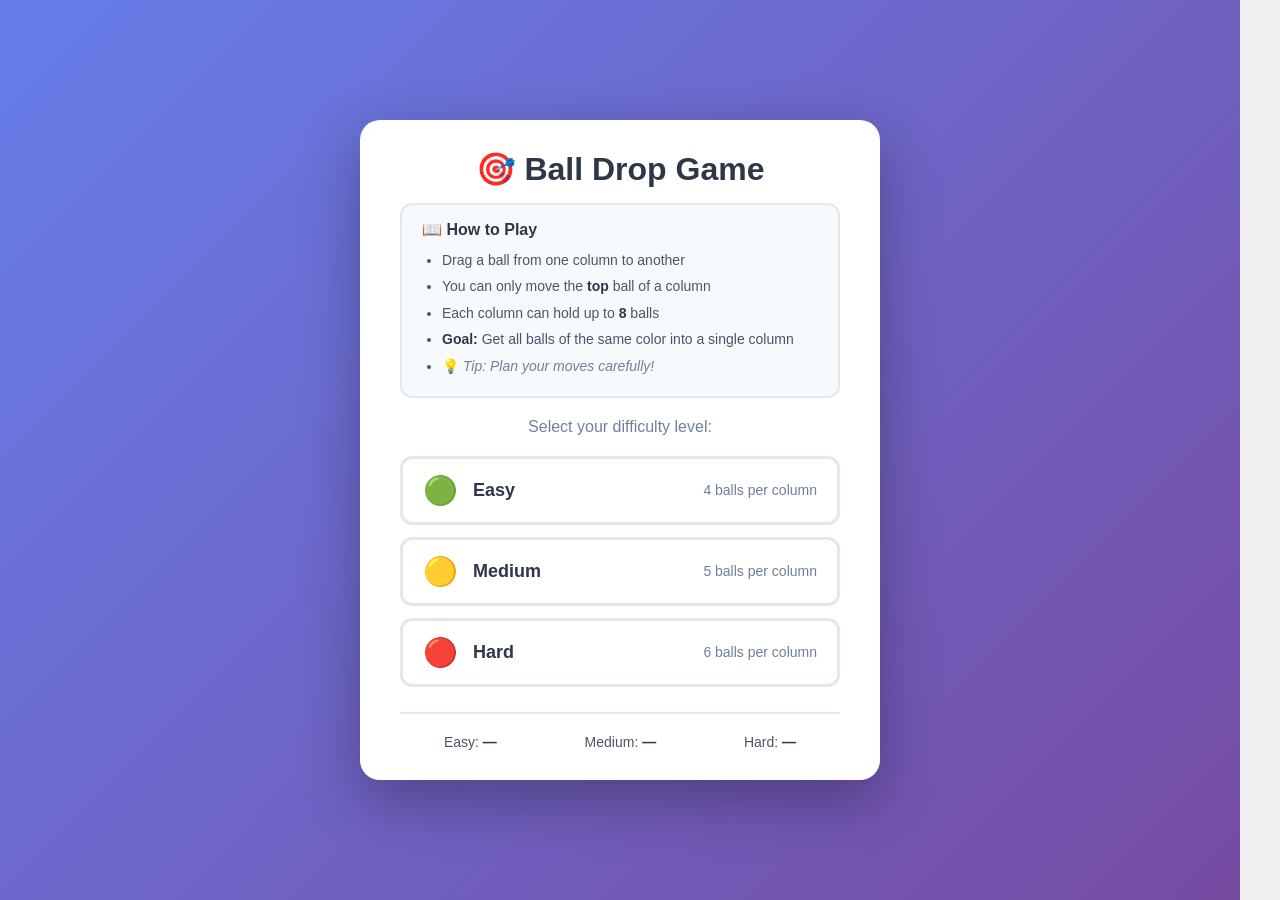
==== index.html @ 19f5ba71 "Add initial HTML structure for Ball Drop Game" ====
<!DOCTYPE html>
<html lang="en">
<head>
    <meta charset="UTF-8" />
    <meta name="viewport" content="width=device-width, initial-scale=1.0" />
    <title>Ball Drop Game</title>
    <link rel="stylesheet" href="styles.css" />
    <script src="main.js" defer></script>
</head>
<body>
    <!-- Difficulty Selection Screen -->
    <div id="difficulty-screen">
        <div id="difficulty-box">
            <h1>🎯 Ball Drop Game</h1>
            
            <!-- Instructions -->
            <div id="instructions">
                <h3>📖 How to Play</h3>
                <ul>
                    <li>Drag a ball from one column to another</li>
                    <li>You can only move the <strong>top</strong> ball of a column</li>
                    <li>Each column can hold up to <strong>8</strong> balls</li>
                    <li><strong>Goal:</strong> Get all balls of the same color into a single column</li>
                    <li>💡 <em>Tip: Plan your moves carefully!</em></li>
                </ul>
            </div>
            
            <p>Select your difficulty level:</p>
            <div id="difficulty-buttons">
                <button class="difficulty-btn easy" data-level="easy">
                    <span class="difficulty-icon">🟢</span>
                    <span class="difficulty-name">Easy</span>
                    <span class="difficulty-desc">4 balls per column</span>
                </button>
                <button class="difficulty-btn medium" data-level="medium">
                    <span class="difficulty-icon">🟡</span>
                    <span class="difficulty-name">Medium</span>
                    <span class="difficulty-desc">5 balls per column</span>
                </button>
                <button class="difficulty-btn hard" data-level="hard">
                    <span class="difficulty-icon">🔴</span>
                    <span class="difficulty-name">Hard</span>
                    <span class="difficulty-desc">6 balls per column</span>
                </button>
            </div>
            <div id="best-times">
                <div class="best-time-item">Easy: <span id="bestTimeEasy">—</span></div>
                <div class="best-time-item">Medium: <span id="bestTimeMedium">—</span></div>
                <div class="best-time-item">Hard: <span id="bestTimeHard">—</span></div>
            </div>
        </div>
    </div>

    <!-- Game Screen -->
    <div id="game-screen">
        <div id="game-container" style="display:none;">
            <div id="game-header">
                <div id="header-left">
                    <button id="backToMenuBtn">← Menu</button>
                    <span id="difficulty-label">Hard</span>
                </div>
                <div id="header-right">
                    <span id="progress-label">Progress: 0/6</span>
                </div>
            </div>
            <canvas id="gameCanvas" width="210" height="280"></canvas>
            <div id="controls">
                <div id="info">
                    <div>Moves: <span id="movesDisplay">0</span></div>
                    <div>Time: <span id="timeDisplay">0.0</span>s</div>
                    <div>Best: <span id="bestTimeDisplay">—</span></div>
                </div>
                <button id="newGameBtn">New Game</button>
            </div>
        </div>

        <!-- Progress Messages Sidebar -->
        <div id="progress-sidebar" style="display:none;">
            <div id="progress-messages">
                <h3>🎯 Progress Updates</h3>
                <div id="messages-container"></div>
            </div>
        </div>
    </div>

    <!-- Win Message Overlay -->
    <div id="message-overlay">
        <div id="message-box">
            <h2>🎉 Congratulations!</h2>
            <p id="winMessage"></p>
            <p id="bestTimeMessage"></p>
            <div class="btn-group">
                <button class="play-again" id="winPlayAgain">Play Again</button>
                <button class="close-btn" id="winClose">Close</button>
            </div>
        </div>
    </div>
</body>
</html>
---- styles.css ----
* {
    box-sizing: border-box;
    user-select: none;
}

body {
    display: flex;
    justify-content: center;
    align-items: center;
    min-height: 100vh;
    margin: 0;
    background: #f0f0f0;
    font-family: Arial, sans-serif;
}

/* ===== DIFFICULTY SELECTION SCREEN ===== */
#difficulty-screen {
    display: flex;
    justify-content: center;
    align-items: center;
    min-height: 100vh;
    width: 100%;
    background: linear-gradient(135deg, #667eea 0%, #764ba2 100%);
    padding: 20px;
}

#difficulty-box {
    background: white;
    border-radius: 20px;
    padding: 30px 40px;
    max-width: 520px;
    width: 100%;
    text-align: center;
    box-shadow: 0 20px 60px rgba(0,0,0,0.3);
    animation: popIn 0.5s ease;
    max-height: 95vh;
    overflow-y: auto;
}

#difficulty-box h1 {
    margin: 0 0 15px 0;
    color: #2d3748;
    font-size: 32px;
}

/* ===== INSTRUCTIONS ===== */
#instructions {
    background: #f7fafc;
    border-radius: 12px;
    padding: 15px 20px;
    margin-bottom: 20px;
    text-align: left;
    border: 2px solid #e2e8f0;
}

#instructions h3 {
    margin: 0 0 10px 0;
    color: #2d3748;
    font-size: 16px;
}

#instructions ul {
    margin: 0;
    padding-left: 20px;
    color: #4a5568;
    font-size: 14px;
    line-height: 1.6;
}

#instructions ul li {
    margin-bottom: 4px;
}

#instructions ul li strong {
    color: #2d3748;
}

#instructions ul li em {
    color: #718096;
}

#difficulty-box p {
    color: #718096;
    margin: 15px 0 20px 0;
    font-size: 16px;
}

#difficulty-buttons {
    display: flex;
    flex-direction: column;
    gap: 12px;
    margin-bottom: 25px;
}

.difficulty-btn {
    display: flex;
    align-items: center;
    padding: 15px 20px;
    border: 3px solid #e2e8f0;
    border-radius: 12px;
    background: white;
    cursor: pointer;
    transition: all 0.3s ease;
    gap: 15px;
    width: 100%;
}

.difficulty-btn:hover {
    transform: translateX(5px);
    border-color: #4a6fa5;
    box-shadow: 0 4px 12px rgba(74, 111, 165, 0.2);
}

.difficulty-btn .difficulty-icon {
    font-size: 28px;
}

.difficulty-btn .difficulty-name {
    font-weight: bold;
    font-size: 18px;
    color: #2d3748;
}

.difficulty-btn .difficulty-desc {
    font-size: 14px;
    color: #718096;
    margin-left: auto;
}

.difficulty-btn.easy:hover {
    border-color: #48bb78;
    background: #f0fff4;
}

.difficulty-btn.medium:hover {
    border-color: #ecc94b;
    background: #fffff0;
}

.difficulty-btn.hard:hover {
    border-color: #fc8181;
    background: #fff5f5;
}

#best-times {
    display: flex;
    justify-content: space-around;
    padding-top: 20px;
    border-top: 2px solid #e2e8f0;
}

.best-time-item {
    font-size: 14px;
    color: #4a5568;
}

.best-time-item span {
    font-weight: bold;
    color: #2d3748;
}

/* ===== GAME SCREEN ===== */
#game-screen {
    display: flex;
    gap: 30px;
    align-items: flex-start;
    justify-content: center;
    padding: 20px;
    min-height: 100vh;
}

#game-container {
    background: #fff;
    border-radius: 12px;
    padding: 20px;
    box-shadow: 0 8px 30px rgba(0,0,0,0.15);
    display: inline-block;
}

#game-header {
    display: flex;
    justify-content: space-between;
    align-items: center;
    margin-bottom: 12px;
    padding: 0 4px;
    width: 100%;
}

#header-left {
    display: flex;
    align-items: center;
    gap: 10px;
}

#header-right {
    display: flex;
    align-items: center;
    gap: 10px;
}

#game-header button {
    padding: 6px 14px;
    border: none;
    border-radius: 6px;
    background: #718096;
    color: white;
    font-weight: bold;
    cursor: pointer;
    font-size: 13px;
    transition: background 0.2s;
}

#game-header button:hover {
    background: #4a5568;
}

#difficulty-label {
    font-weight: bold;
    font-size: 14px;
    color: #4a6fa5;
    padding: 4px 12px;
    background: #ebf4ff;
    border-radius: 20px;
}

#progress-label {
    font-weight: bold;
    font-size: 14px;
    color: #2d7d46;
    padding: 4px 12px;
    background: #f0fff4;
    border-radius: 20px;
    transition: all 0.3s ease;
}

canvas {
    border-radius: 8px;
    border: 2px solid #333;
    cursor: default;
    display: block;
    background: #ffffff;
    touch-action: none;
}

canvas.dragging {
    cursor: grabbing !important;
}

canvas.ball-hover {
    cursor: grab !important;
}

#controls {
    display: flex;
    justify-content: space-between;
    align-items: center;
    margin-top: 12px;
    gap: 10px;
    flex-wrap: wrap;
}

#controls button {
    padding: 8px 16px;
    border: none;
    border-radius: 6px;
    background: #4a6fa5;
    color: white;
    font-weight: bold;
    cursor: pointer;
    font-size: 14px;
    transition: background 0.2s;
}

#controls button:hover {
    background: #3a5a8a;
}

#info {
    display: flex;
    gap: 20px;
    font-size: 14px;
    color: #333;
    flex-wrap: wrap;
}

#info span {
    font-weight: bold;
    color: #4a6fa5;
}

/* ===== PROGRESS SIDEBAR ===== */
#progress-sidebar {
    background: white;
    border-radius: 12px;
    padding: 20px;
    box-shadow: 0 8px 30px rgba(0,0,0,0.15);
    min-width: 250px;
    max-width: 300px;
    max-height: 400px;
    overflow-y: auto;
    position: sticky;
    top: 20px;
}

#progress-sidebar h3 {
    margin: 0 0 15px 0;
    color: #2d3748;
    font-size: 18px;
    text-align: center;
    border-bottom: 2px solid #e2e8f0;
    padding-bottom: 10px;
}

#messages-container {
    display: flex;
    flex-direction: column;
    gap: 10px;
}

.progress-message-item {
    padding: 10px 12px;
    border-radius: 8px;
    background: #f7fafc;
    border-left: 4px solid #4a6fa5;
    animation: slideIn 0.3s ease;
    font-size: 14px;
    line-height: 1.4;
    color: #2d3748;
}

.progress-message-item .message-icon {
    margin-right: 6px;
}

.progress-message-item .message-time {
    font-size: 11px;
    color: #a0aec0;
    margin-top: 4px;
    display: block;
}

@keyframes slideIn {
    0% {
        opacity: 0;
        transform: translateX(-20px);
    }
    100% {
        opacity: 1;
        transform: translateX(0);
    }
}

/* ===== WIN MESSAGE OVERLAY ===== */
#message-overlay {
    position: fixed;
    top: 0;
    left: 0;
    width: 100%;
    height: 100%;
    background: rgba(0,0,0,0.5);
    display: none;
    justify-content: center;
    align-items: flex-start;
    padding-top: 15vh;
    z-index: 100;
}

#message-box {
    background: white;
    border-radius: 16px;
    padding: 30px 40px;
    max-width: 420px;
    text-align: center;
    box-shadow: 0 12px 40px rgba(0,0,0,0.3);
    animation: popIn 0.3s ease;
    margin: 0 20px;
}

@keyframes popIn {
    0% {
        transform: scale(0.8) translateY(-20px);
        opacity: 0;
    }
    100% {
        transform: scale(1) translateY(0);
        opacity: 1;
    }
}

#message-box h2 {
    margin: 0 0 10px 0;
    color: #2d7d46;
}

#message-box p {
    margin: 8px 0;
    color: #444;
    font-size: 16px;
}

#message-box #bestTimeMessage {
    font-size: 14px;
    color: #666;
}

#message-box .btn-group {
    display: flex;
    gap: 12px;
    justify-content: center;
    margin-top: 18px;
}

#message-box .btn-group button {
    padding: 10px 24px;
    border: none;
    border-radius: 8px;
    font-weight: bold;
    cursor: pointer;
    font-size: 15px;
}

#message-box .btn-group .play-again {
    background: #4a6fa5;
    color: white;
}

#message-box .btn-group .play-again:hover {
    background: #3a5a8a;
}

#message-box .btn-group .close-btn {
    background: #e74c3c;
    color: white;
}

#message-box .btn-group .close-btn:hover {
    background: #c0392b;
}

/* ===== RESPONSIVE ===== */
@media (max-width: 768px) {
    #game-screen {
        flex-direction: column;
        align-items: center;
        gap: 20px;
    }
    
    #progress-sidebar {
        min-width: unset;
        max-width: 100%;
        width: 100%;
        position: static;
        max-height: 200px;
    }
}

@media (max-width: 500px) {
    #difficulty-box {
        padding: 20px;
    }
    
    #difficulty-box h1 {
        font-size: 26px;
    }
    
    .difficulty-btn {
        padding: 12px 15px;
    }
    
    .difficulty-btn .difficulty-desc {
        font-size: 12px;
    }
    
    #game-container {
        padding: 12px;
    }
    
    #game-header {
        flex-wrap: wrap;
        gap: 8px;
        justify-content: center;
    }
    
    #controls {
        flex-direction: column;
        align-items: stretch;
    }
    
    #info {
        justify-content: center;
    }
    
    #message-box {
        padding: 20px;
        margin: 0 15px;
    }
    
    #best-times {
        flex-direction: column;
        gap: 8px;
    }
}
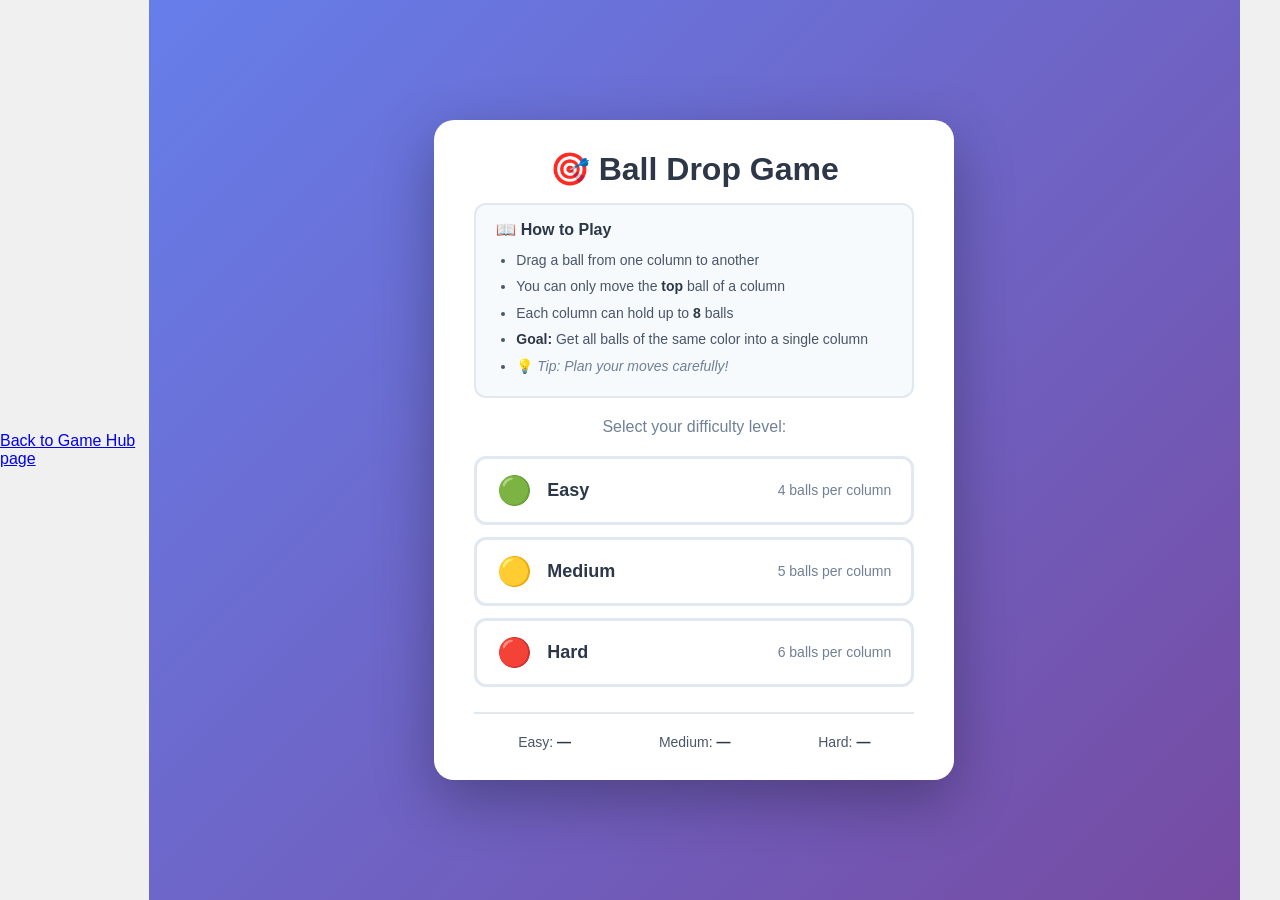
==== commit 56400bd0: "Update index.html" ====
--- a/index.html
+++ b/index.html
@@ -8,6 +8,7 @@
     <script src="main.js" defer></script>
 </head>
 <body>
+    <a href="https://behroozmoniri.github.io/TowerOfHanoi/Home/" >Back to Game Hub page</a>
     <!-- Difficulty Selection Screen -->
     <div id="difficulty-screen">
         <div id="difficulty-box">
--- a/styles.css
+++ b/styles.css
@@ -233,13 +233,16 @@
     transition: all 0.3s ease;
 }
 
+/* ===== CANVAS - UPDATED ===== */
 canvas {
     border-radius: 8px;
-    border: 2px solid #333;
+    border: none;  /* CHANGED: removed border */
     cursor: default;
     display: block;
     background: #ffffff;
     touch-action: none;
+    /* ADDED: subtle inner shadow */
+    box-shadow: inset 0 0 10px rgba(0,0,0,0.05);
 }
 
 canvas.dragging {
@@ -437,6 +440,27 @@
     background: #c0392b;
 }
 
+/* ===== TOUCH-FRIENDLY IMPROVEMENTS - ADD THIS SECTION ===== */
+@media (pointer: coarse) {
+    /* Larger touch targets on mobile */
+    #controls button {
+        padding: 12px 20px;
+        font-size: 16px;
+        min-height: 44px;
+        min-width: 44px;
+    }
+    
+    #game-header button {
+        padding: 10px 18px;
+        font-size: 15px;
+        min-height: 44px;
+    }
+    
+    canvas {
+        touch-action: none;
+    }
+}
+
 /* ===== RESPONSIVE ===== */
 @media (max-width: 768px) {
     #game-screen {
@@ -499,4 +523,4 @@
         flex-direction: column;
         gap: 8px;
     }
-}+}
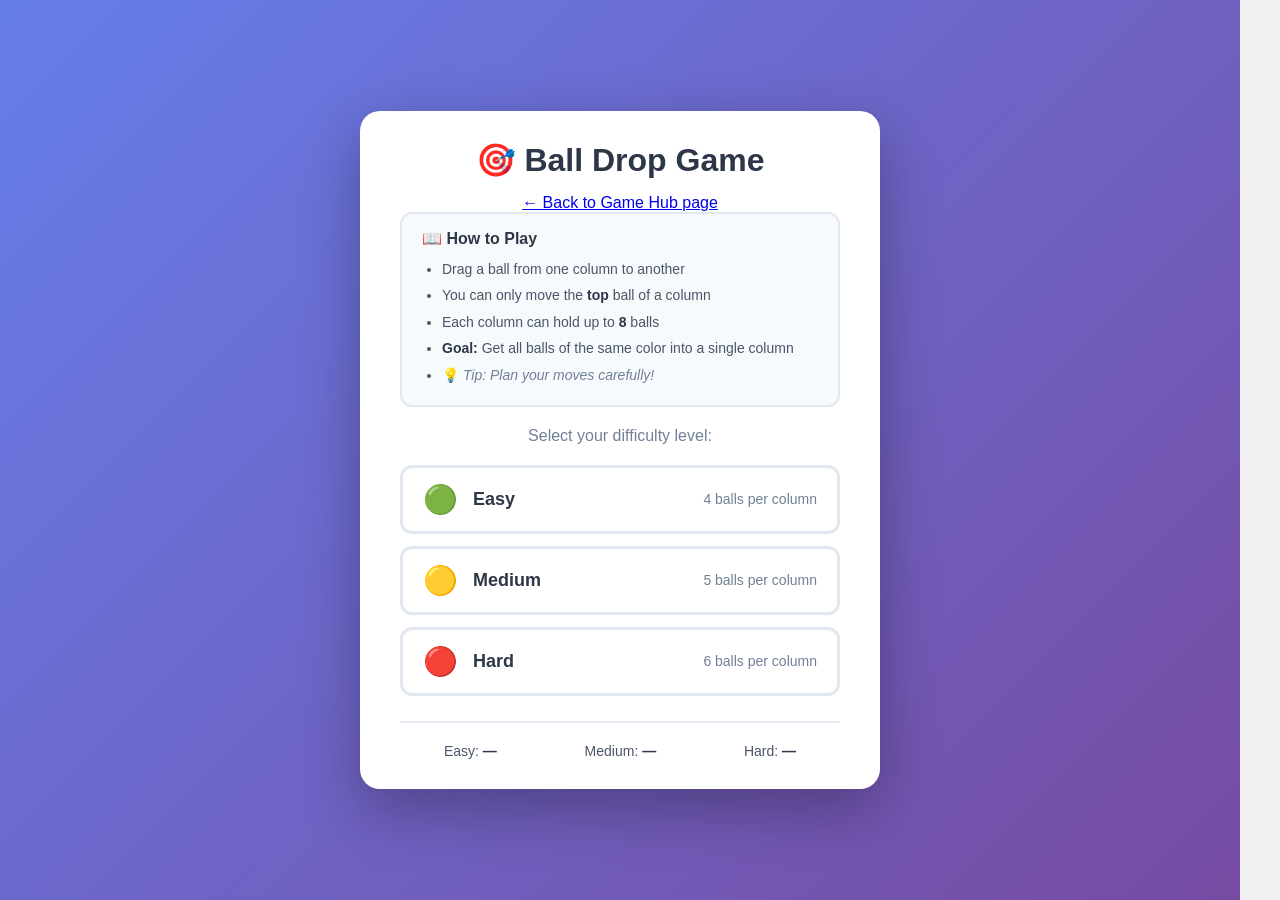
==== commit 9fca7f59: "Update index.html" ====
--- a/index.html
+++ b/index.html
@@ -8,12 +8,12 @@
     <script src="main.js" defer></script>
 </head>
 <body>
-    <a href="https://behroozmoniri.github.io/TowerOfHanoi/Home/" >Back to Game Hub page</a>
+    
     <!-- Difficulty Selection Screen -->
     <div id="difficulty-screen">
         <div id="difficulty-box">
             <h1>🎯 Ball Drop Game</h1>
-            
+            <a class="hub-link" href="https://behroozmoniri.github.io/TowerOfHanoi/Home/" >← Back to Game Hub page</a>
             <!-- Instructions -->
             <div id="instructions">
                 <h3>📖 How to Play</h3>
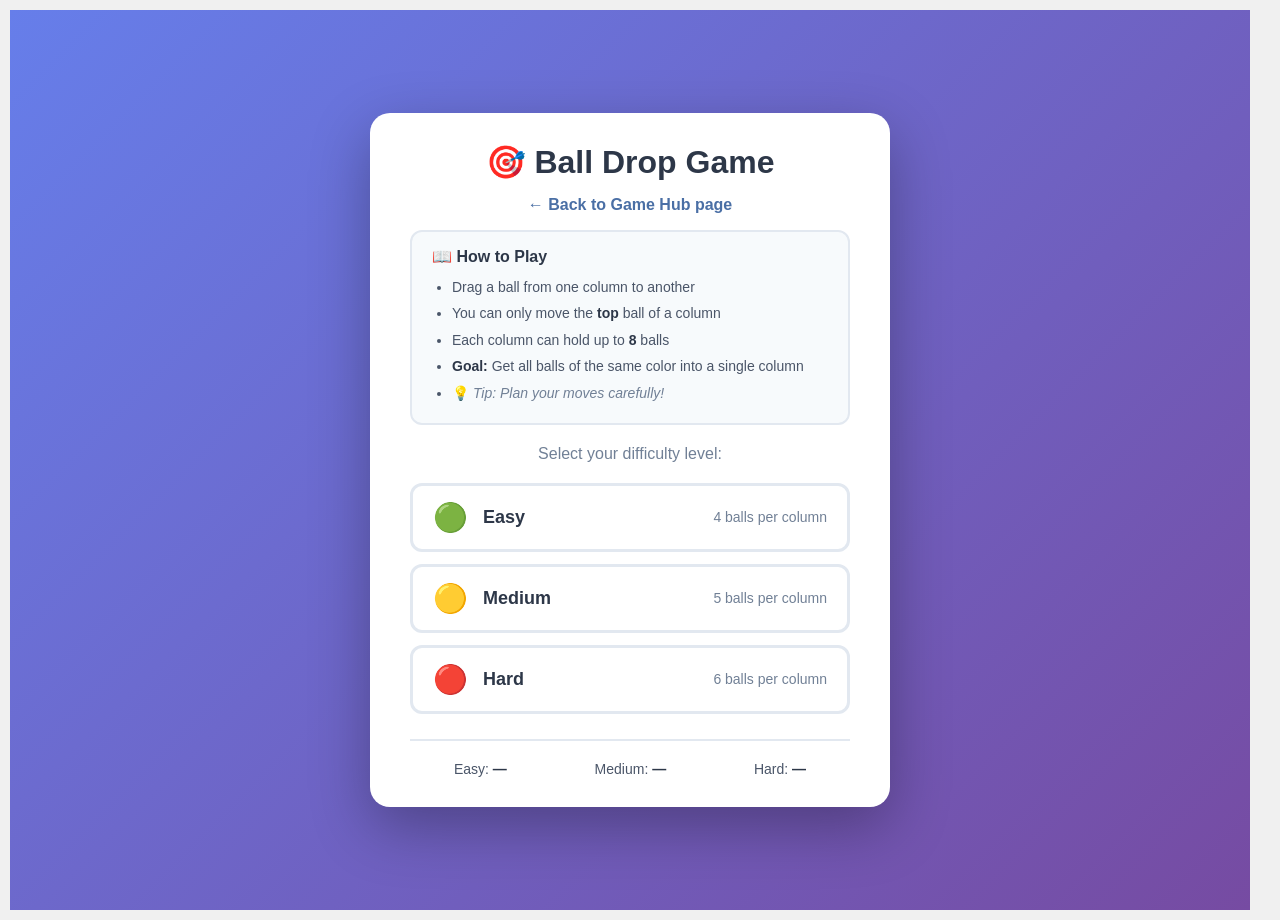
==== commit 08330608: "Add styles for layout and responsiveness Added CSS styles to improve layout and responsiveness." ====
--- a/index.html
+++ b/index.html
@@ -6,6 +6,11 @@
     <title>Ball Drop Game</title>
     <link rel="stylesheet" href="styles.css" />
     <script src="main.js" defer></script>
+    <style>
+    html, body { overflow-x: hidden; width: 100%; margin: 0; }
+    #game-screen { padding: 10px; max-width: 100vw; overflow-x: hidden; }
+    canvas { max-width: 100% !important; height: auto !important; }
+</style>
 </head>
 <body>
     
--- a/styles.css
+++ b/styles.css
@@ -3,16 +3,33 @@
     user-select: none;
 }
 
+/* Prevent horizontal scroll */
+html, body {
+    max-width: 100%;
+    overflow-x: hidden;
+    margin: 0;
+    padding: 0;
+}
+
 body {
     display: flex;
     justify-content: center;
     align-items: center;
     min-height: 100vh;
     margin: 0;
+    padding: 10px;
     background: #f0f0f0;
     font-family: Arial, sans-serif;
 }
 
+.hub-link {
+    display: inline-block;
+    color: #4a6fa5;
+    font-weight: bold;
+    text-decoration: none;
+    margin-bottom: 16px;
+}
+
 /* ===== DIFFICULTY SELECTION SCREEN ===== */
 #difficulty-screen {
     display: flex;
@@ -20,6 +37,7 @@
     align-items: center;
     min-height: 100vh;
     width: 100%;
+    max-width: 100%;
     background: linear-gradient(135deg, #667eea 0%, #764ba2 100%);
     padding: 20px;
 }
@@ -167,6 +185,8 @@
     justify-content: center;
     padding: 20px;
     min-height: 100vh;
+    max-width: 100%;
+    overflow-x: hidden;
 }
 
 #game-container {
@@ -233,15 +253,14 @@
     transition: all 0.3s ease;
 }
 
-/* ===== CANVAS - UPDATED ===== */
+/* ===== CANVAS ===== */
 canvas {
     border-radius: 8px;
-    border: none;  /* CHANGED: removed border */
+    border: none;
     cursor: default;
     display: block;
     background: #ffffff;
     touch-action: none;
-    /* ADDED: subtle inner shadow */
     box-shadow: inset 0 0 10px rgba(0,0,0,0.05);
 }
 
@@ -440,7 +459,113 @@
     background: #c0392b;
 }
 
-/* ===== TOUCH-FRIENDLY IMPROVEMENTS - ADD THIS SECTION ===== */
+/* ===== RESPONSIVE - FIXED FOR MOBILE ===== */
+@media (max-width: 768px) {
+    #game-screen {
+        flex-direction: column;
+        align-items: center;
+        gap: 20px;
+        padding: 10px;
+    }
+    
+    #progress-sidebar {
+        min-width: unset;
+        max-width: 100%;
+        width: 100%;
+        position: static;
+        max-height: 200px;
+    }
+    
+    #game-container {
+        width: 100%;
+        max-width: 600px;
+    }
+    
+    canvas {
+        width: 100% !important;
+        height: auto !important;
+        max-width: 600px;
+    }
+}
+
+@media (max-width: 600px) {
+    #game-container {
+        padding: 10px;
+        width: 100%;
+        max-width: 100%;
+    }
+    
+    canvas {
+        width: 100% !important;
+        height: auto !important;
+        max-width: 100%;
+    }
+    
+    #progress-sidebar {
+        margin: 0 5px;
+        width: calc(100% - 10px);
+    }
+}
+
+@media (max-width: 500px) {
+    #difficulty-box {
+        padding: 20px;
+        margin: 10px;
+    }
+    
+    #difficulty-box h1 {
+        font-size: 26px;
+    }
+    
+    .difficulty-btn {
+        padding: 12px 15px;
+    }
+    
+    .difficulty-btn .difficulty-desc {
+        font-size: 12px;
+    }
+    
+    #game-container {
+        padding: 10px;
+        width: 100%;
+    }
+    
+    #game-header {
+        flex-wrap: wrap;
+        gap: 8px;
+        justify-content: center;
+    }
+    
+    #controls {
+        flex-direction: column;
+        align-items: stretch;
+    }
+    
+    #info {
+        justify-content: center;
+    }
+    
+    #message-box {
+        padding: 20px;
+        margin: 0 15px;
+    }
+    
+    #best-times {
+        flex-direction: column;
+        gap: 8px;
+    }
+    
+    body {
+        padding: 5px;
+    }
+    
+    #game-screen {
+        padding: 5px;
+        width: 100%;
+    }
+}
+
+/* ===== TOUCH-FRIENDLY IMPROVEMENTS ===== */
 @media (pointer: coarse) {
     /* Larger touch targets on mobile */
     #controls button {
@@ -460,67 +585,3 @@
         touch-action: none;
     }
 }
-
-/* ===== RESPONSIVE ===== */
-@media (max-width: 768px) {
-    #game-screen {
-        flex-direction: column;
-        align-items: center;
-        gap: 20px;
-    }
-    
-    #progress-sidebar {
-        min-width: unset;
-        max-width: 100%;
-        width: 100%;
-        position: static;
-        max-height: 200px;
-    }
-}
-
-@media (max-width: 500px) {
-    #difficulty-box {
-        padding: 20px;
-    }
-    
-    #difficulty-box h1 {
-        font-size: 26px;
-    }
-    
-    .difficulty-btn {
-        padding: 12px 15px;
-    }
-    
-    .difficulty-btn .difficulty-desc {
-        font-size: 12px;
-    }
-    
-    #game-container {
-        padding: 12px;
-    }
-    
-    #game-header {
-        flex-wrap: wrap;
-        gap: 8px;
-        justify-content: center;
-    }
-    
-    #controls {
-        flex-direction: column;
-        align-items: stretch;
-    }
-    
-    #info {
-        justify-content: center;
-    }
-    
-    #message-box {
-        padding: 20px;
-        margin: 0 15px;
-    }
-    
-    #best-times {
-        flex-direction: column;
-        gap: 8px;
-    }
-}
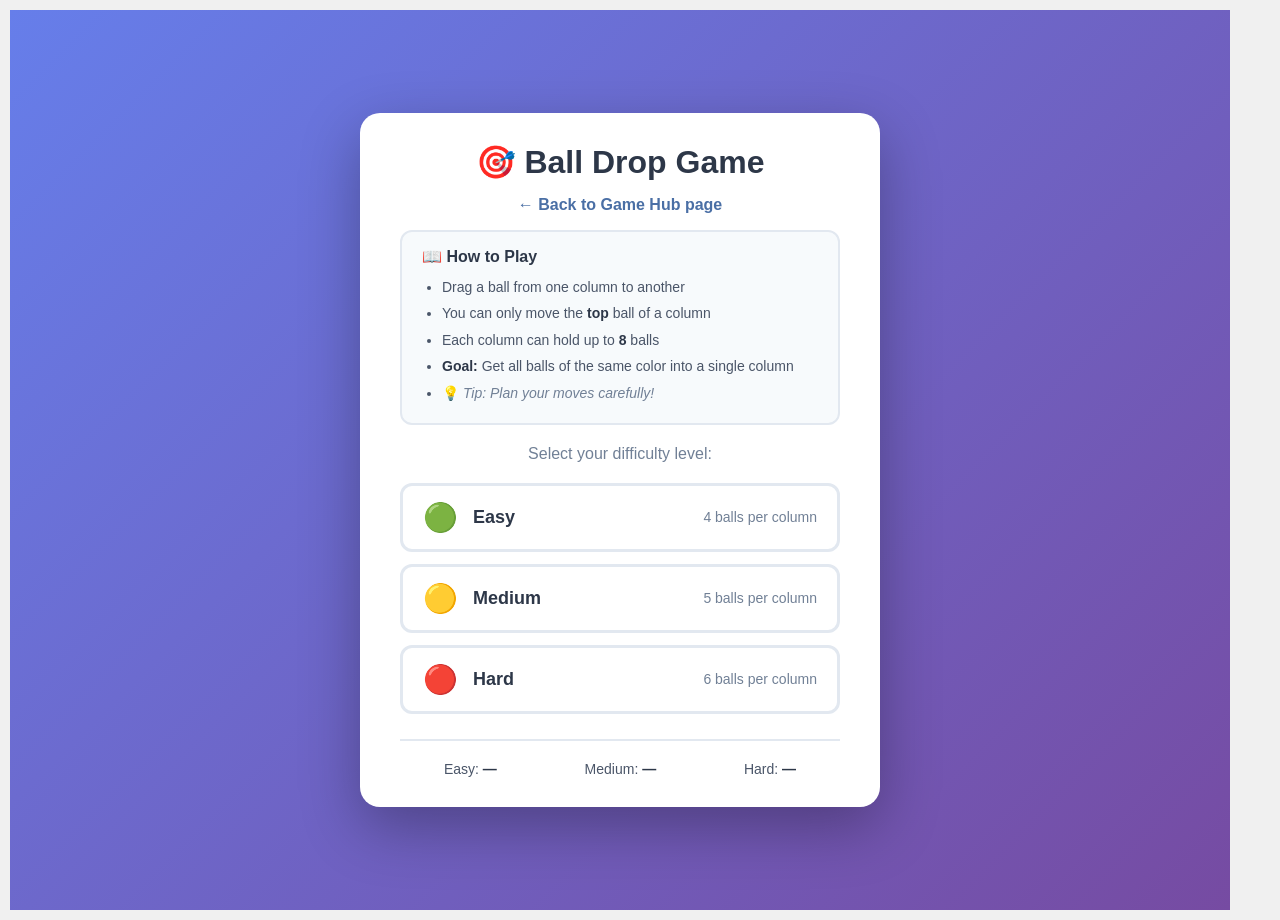
==== commit d5a5c0e8: "Remove inline styles from index.html Removed inline styles for better separation of concerns." ====
--- a/index.html
+++ b/index.html
@@ -6,11 +6,7 @@
     <title>Ball Drop Game</title>
     <link rel="stylesheet" href="styles.css" />
     <script src="main.js" defer></script>
-    <style>
-    html, body { overflow-x: hidden; width: 100%; margin: 0; }
-    #game-screen { padding: 10px; max-width: 100vw; overflow-x: hidden; }
-    canvas { max-width: 100% !important; height: auto !important; }
-</style>
+ 
 </head>
 <body>
     
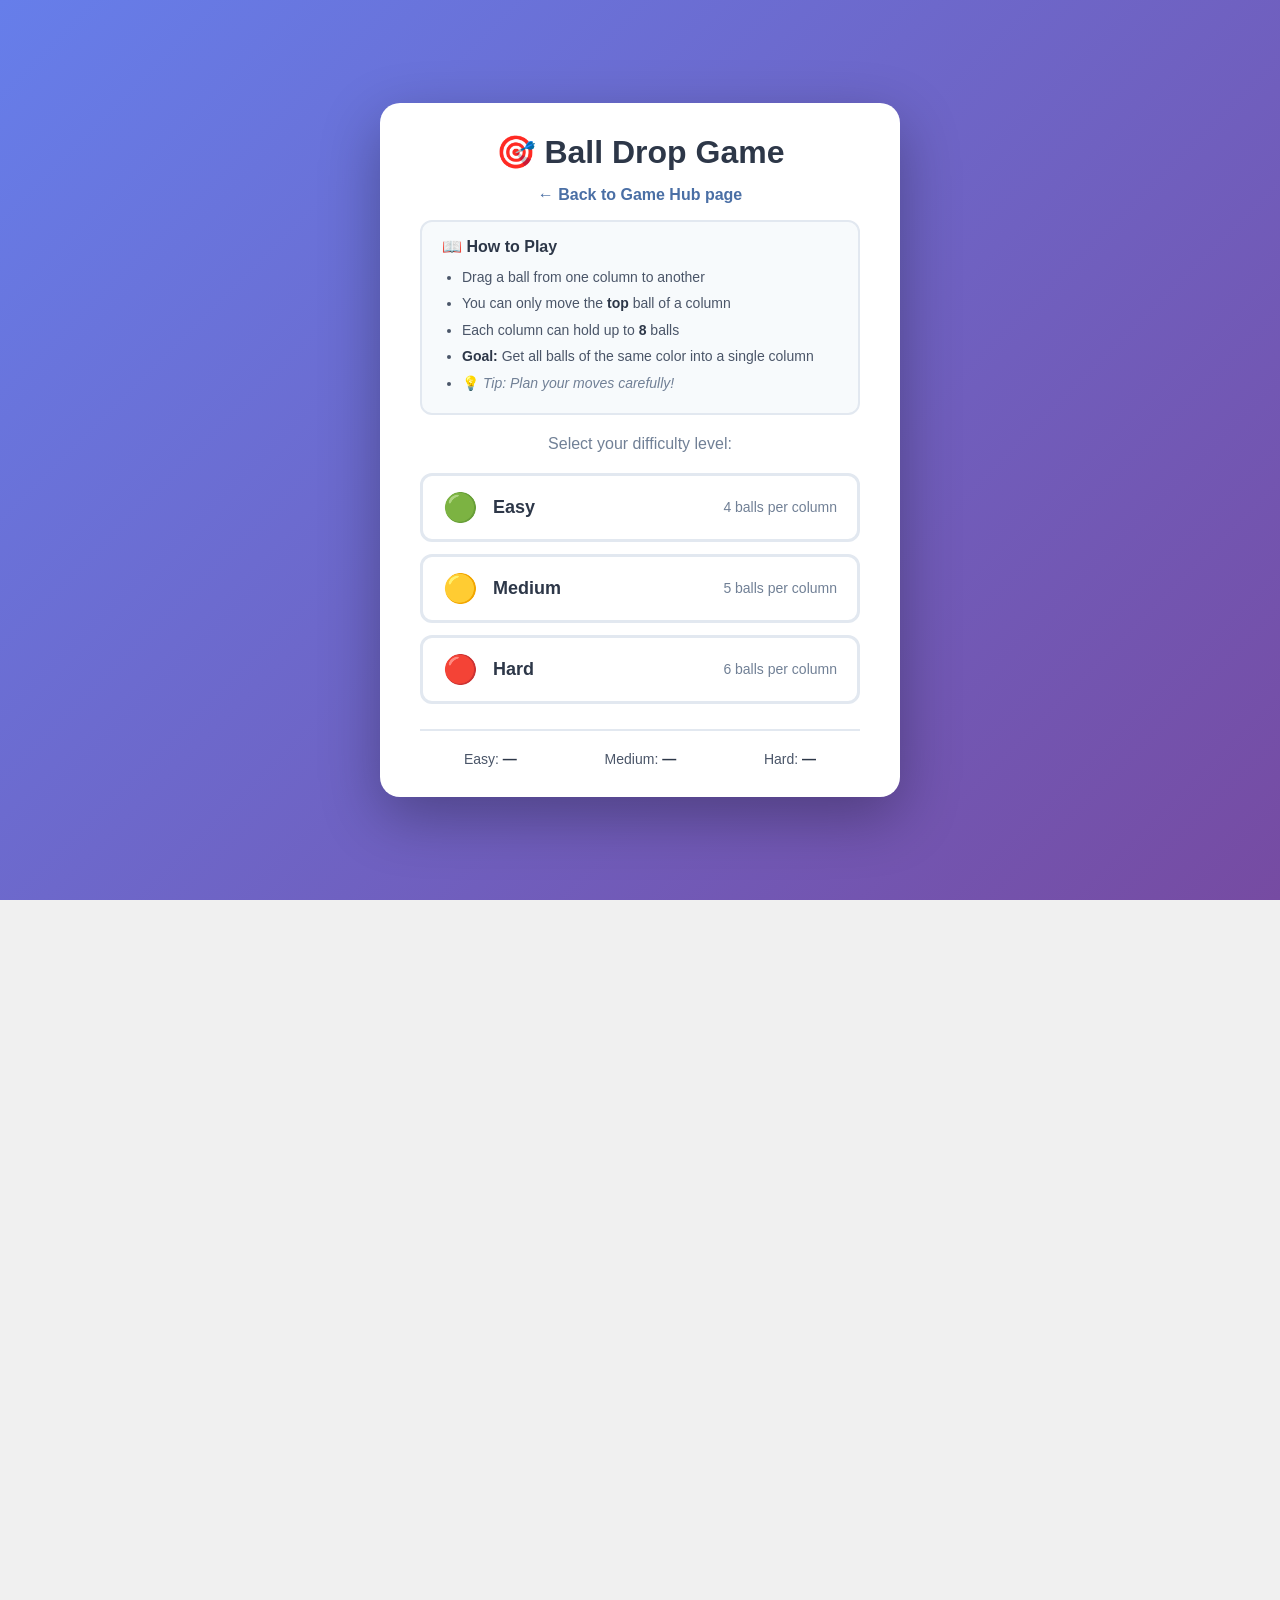
==== commit cf7557e4: "Add favicon and manifest links to index.html Added links for apple touch icon, favicons, and web man" ====
--- a/index.html
+++ b/index.html
@@ -5,6 +5,10 @@
     <meta name="viewport" content="width=device-width, initial-scale=1.0" />
     <title>Ball Drop Game</title>
     <link rel="stylesheet" href="styles.css" />
+    <link rel="apple-touch-icon" sizes="180x180" href="/your-repo/favicon_io/apple-touch-icon.png">
+<link rel="icon" type="image/png" sizes="32x32" href="/your-repo/favicon_io/favicon-32x32.png">
+<link rel="icon" type="image/png" sizes="16x16" href="/your-repo/favicon_io/favicon-16x16.png">
+<link rel="manifest" href="favicon_io/site.webmanifest">
     <script src="main.js" defer></script>
  
 </head>
--- a/styles.css
+++ b/styles.css
@@ -1,45 +1,50 @@
 * {
     box-sizing: border-box;
     user-select: none;
-}
-
-/* Prevent horizontal scroll */
-html, body {
-    max-width: 100%;
-    overflow-x: hidden;
     margin: 0;
     padding: 0;
 }
 
-body {
+html, body {
+    width: 100%;
+    min-height: 100vh;
+    margin: 0;
+    padding: 0;
+    background: #f0f0f0;
+    font-family: Arial, sans-serif;
+    overflow-x: hidden;
+}
+
+/* Hide scrollbar but keep scrolling functionality */
+::-webkit-scrollbar {
+    width: 0px;
+    background: transparent;
+}
+
+* {
+    scrollbar-width: none;
+    -ms-overflow-style: none;
+}
+
+.hub-link {
+    display: inline-block;
+    color: #4a6fa5;
+    font-weight: bold;
+    text-decoration: none;
+    margin-bottom: 16px;
+}
+
+/* ===== DIFFICULTY SELECTION SCREEN ===== */
+#difficulty-screen {
     display: flex;
     justify-content: center;
     align-items: center;
     min-height: 100vh;
-    margin: 0;
-    padding: 10px;
-    background: #f0f0f0;
-    font-family: Arial, sans-serif;
-}
-
-.hub-link {
-    display: inline-block;
-    color: #4a6fa5;
-    font-weight: bold;
-    text-decoration: none;
-    margin-bottom: 16px;
-}
-
-/* ===== DIFFICULTY SELECTION SCREEN ===== */
-#difficulty-screen {
-    display: flex;
-    justify-content: center;
-    align-items: center;
-    min-height: 100vh;
     width: 100%;
     max-width: 100%;
     background: linear-gradient(135deg, #667eea 0%, #764ba2 100%);
     padding: 20px;
+    overflow-x: hidden;
 }
 
 #difficulty-box {
@@ -51,8 +56,17 @@
     text-align: center;
     box-shadow: 0 20px 60px rgba(0,0,0,0.3);
     animation: popIn 0.5s ease;
-    max-height: 95vh;
+    max-height: 90vh;
     overflow-y: auto;
+}
+
+/* Hide scrollbar inside difficulty box */
+#difficulty-box::-webkit-scrollbar {
+    display: none;
+}
+#difficulty-box {
+    scrollbar-width: none;
+    -ms-overflow-style: none;
 }
 
 #difficulty-box h1 {
@@ -185,8 +199,10 @@
     justify-content: center;
     padding: 20px;
     min-height: 100vh;
+    width: 100%;
     max-width: 100%;
     overflow-x: hidden;
+    background: #f0f0f0;
 }
 
 #game-container {
@@ -195,6 +211,8 @@
     padding: 20px;
     box-shadow: 0 8px 30px rgba(0,0,0,0.15);
     display: inline-block;
+    max-width: 100%;
+    margin: 0 auto;
 }
 
 #game-header {
@@ -262,6 +280,9 @@
     background: #ffffff;
     touch-action: none;
     box-shadow: inset 0 0 10px rgba(0,0,0,0.05);
+    width: 210px;
+    height: 280px;
+    margin: 0 auto;
 }
 
 canvas.dragging {
@@ -322,6 +343,16 @@
     overflow-y: auto;
     position: sticky;
     top: 20px;
+    flex-shrink: 0;
+}
+
+/* Hide scrollbar inside sidebar */
+#progress-sidebar::-webkit-scrollbar {
+    display: none;
+}
+#progress-sidebar {
+    scrollbar-width: none;
+    -ms-overflow-style: none;
 }
 
 #progress-sidebar h3 {
@@ -459,13 +490,15 @@
     background: #c0392b;
 }
 
-/* ===== RESPONSIVE - FIXED FOR MOBILE ===== */
+/* ===== RESPONSIVE - FIXED ===== */
 @media (max-width: 768px) {
     #game-screen {
         flex-direction: column;
         align-items: center;
+        justify-content: flex-start;
         gap: 20px;
         padding: 10px;
+        min-height: 100vh;
     }
     
     #progress-sidebar {
@@ -478,32 +511,15 @@
     
     #game-container {
         width: 100%;
-        max-width: 600px;
-    }
-    
-    canvas {
-        width: 100% !important;
-        height: auto !important;
-        max-width: 600px;
-    }
-}
-
-@media (max-width: 600px) {
-    #game-container {
-        padding: 10px;
-        width: 100%;
         max-width: 100%;
+        padding: 15px;
     }
     
     canvas {
         width: 100% !important;
         height: auto !important;
         max-width: 100%;
-    }
-    
-    #progress-sidebar {
-        margin: 0 5px;
-        width: calc(100% - 10px);
+        aspect-ratio: 210 / 280;
     }
 }
 
@@ -527,7 +543,6 @@
     
     #game-container {
         padding: 10px;
-        width: 100%;
     }
     
     #game-header {
@@ -554,20 +569,10 @@
         flex-direction: column;
         gap: 8px;
     }
-    
-    body {
-        padding: 5px;
-    }
-    
-    #game-screen {
-        padding: 5px;
-        width: 100%;
-    }
 }
 
 /* ===== TOUCH-FRIENDLY IMPROVEMENTS ===== */
 @media (pointer: coarse) {
-    /* Larger touch targets on mobile */
     #controls button {
         padding: 12px 20px;
         font-size: 16px;
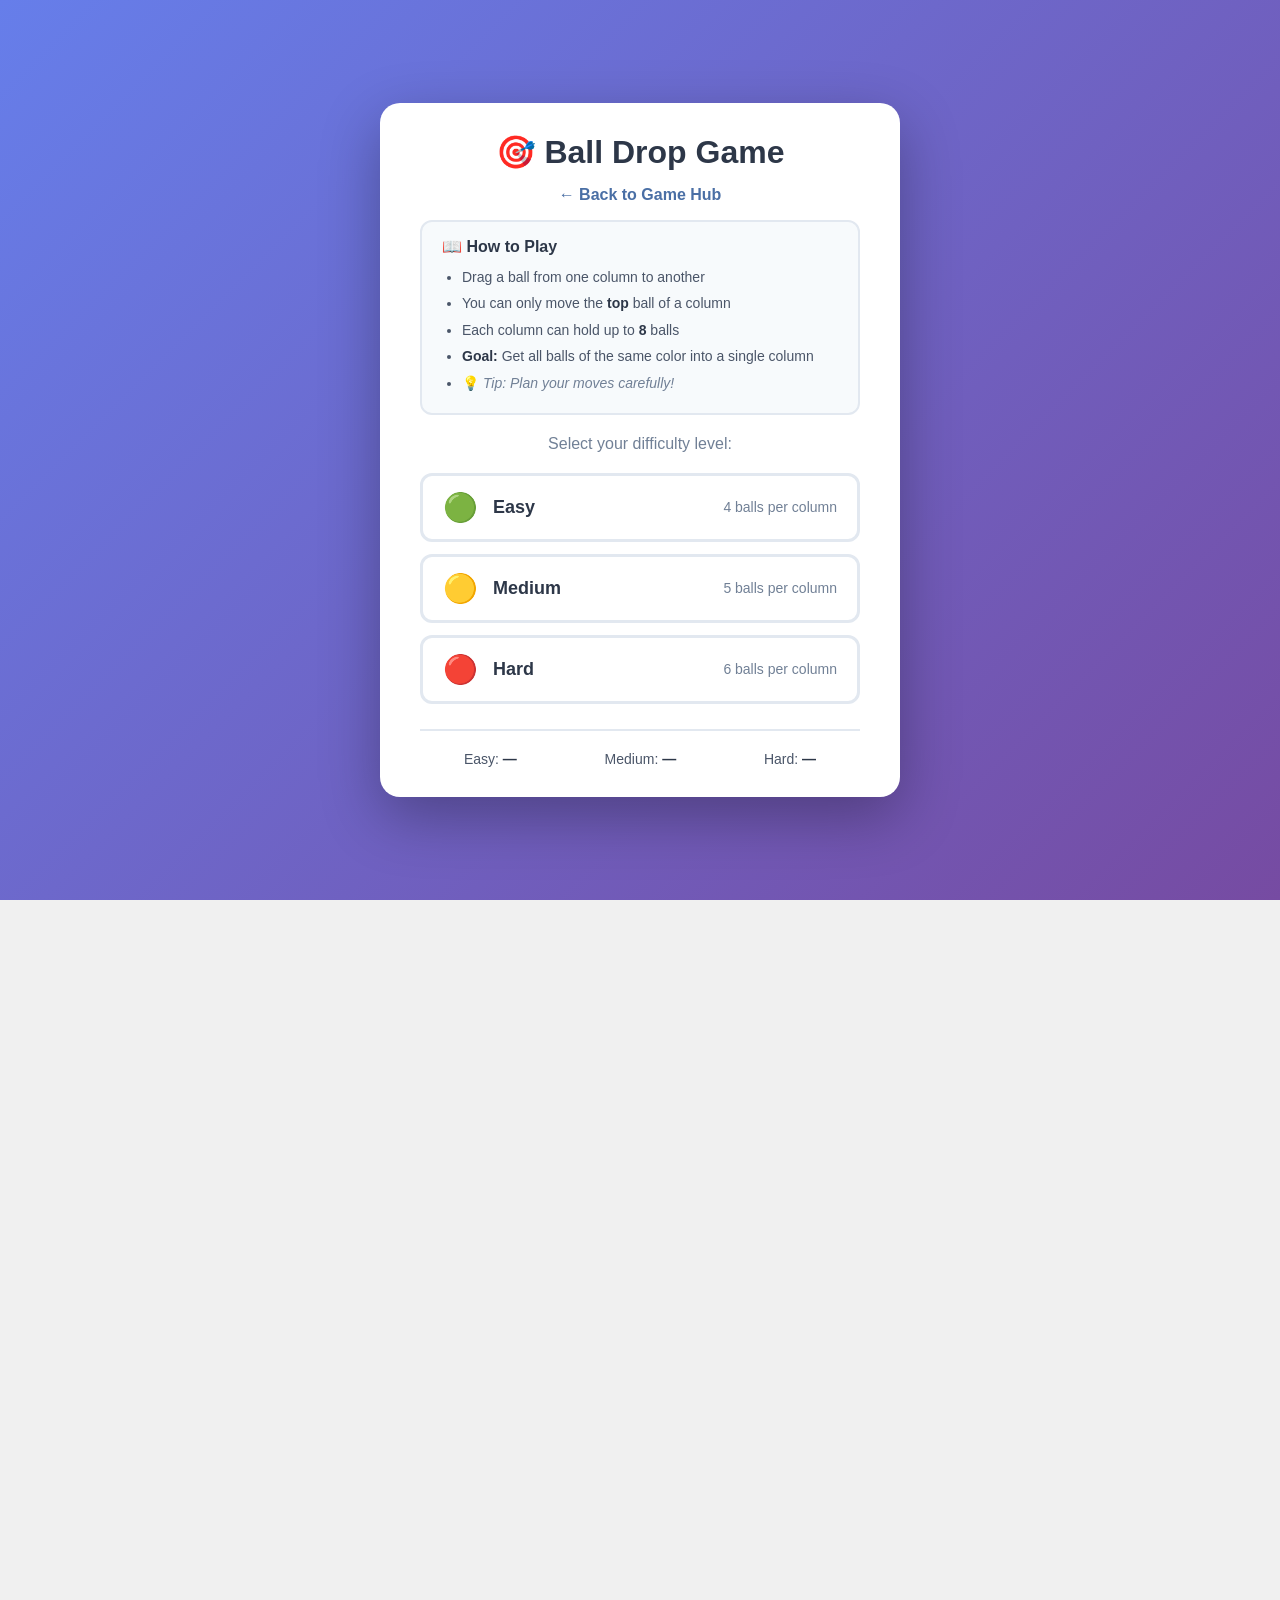
==== commit 335759cd: "Update link text for Game Hub navigation" ====
--- a/index.html
+++ b/index.html
@@ -5,9 +5,9 @@
     <meta name="viewport" content="width=device-width, initial-scale=1.0" />
     <title>Ball Drop Game</title>
     <link rel="stylesheet" href="styles.css" />
-    <link rel="apple-touch-icon" sizes="180x180" href="/your-repo/favicon_io/apple-touch-icon.png">
-<link rel="icon" type="image/png" sizes="32x32" href="/your-repo/favicon_io/favicon-32x32.png">
-<link rel="icon" type="image/png" sizes="16x16" href="/your-repo/favicon_io/favicon-16x16.png">
+    <link rel="apple-touch-icon" sizes="180x180" href="favicon_io/apple-touch-icon.png">
+<link rel="icon" type="image/png" sizes="32x32" href="favicon_io/favicon-32x32.png">
+<link rel="icon" type="image/png" sizes="16x16" href="favicon_io/favicon-16x16.png">
 <link rel="manifest" href="favicon_io/site.webmanifest">
     <script src="main.js" defer></script>
  
@@ -18,7 +18,7 @@
     <div id="difficulty-screen">
         <div id="difficulty-box">
             <h1>🎯 Ball Drop Game</h1>
-            <a class="hub-link" href="https://behroozmoniri.github.io/TowerOfHanoi/Home/" >← Back to Game Hub page</a>
+            <a class="hub-link" href="https://behroozmoniri.github.io/TowerOfHanoi/Home/" >← Back to Game Hub</a>
             <!-- Instructions -->
             <div id="instructions">
                 <h3>📖 How to Play</h3>
